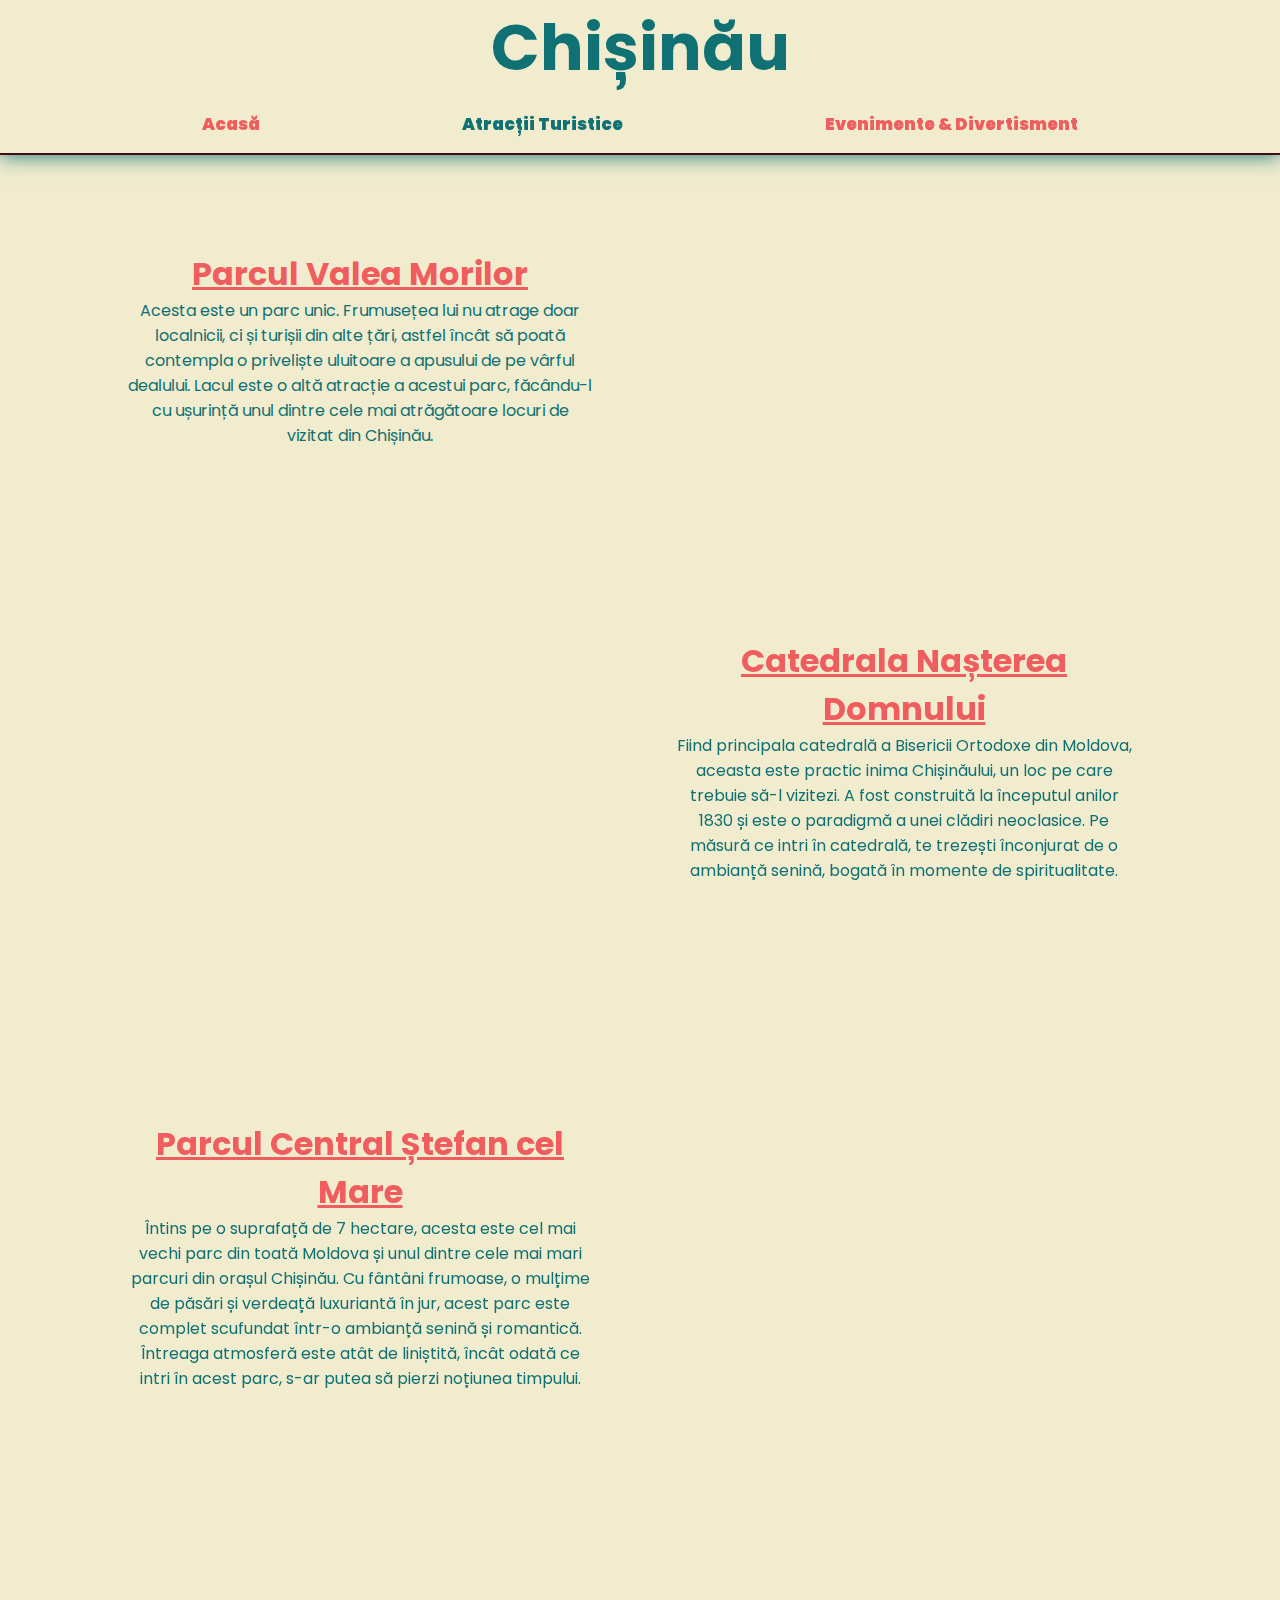
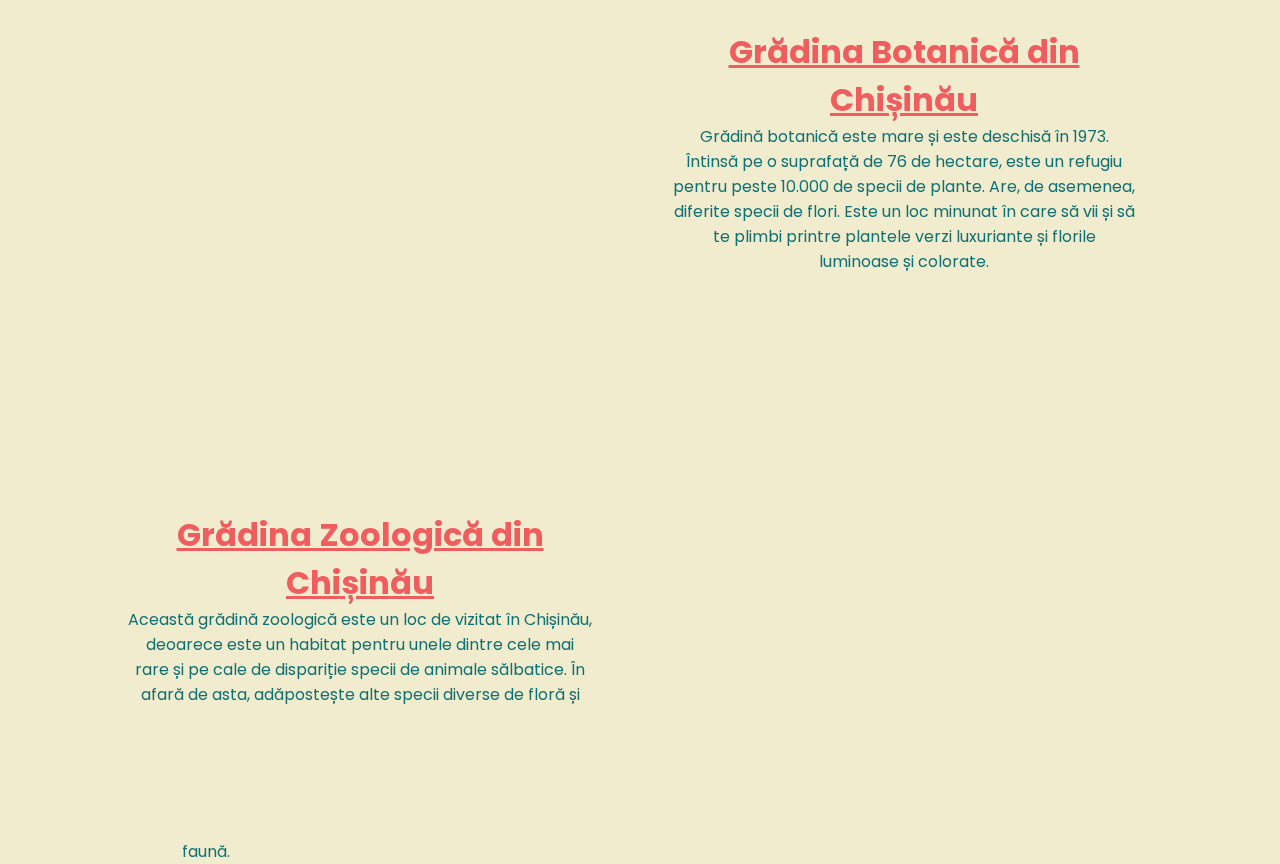
==== atractions.html @ 8da24584 "finished, done, bye" ====
<!DOCTYPE html>
<html lang="en">
  <head>
    <meta charset="UTF-8" />
    <meta name="viewport" content="width=device-width, initial-scale=1.0" />
    <link rel="stylesheet" href="style.css" />
    <title>Chișinău - localitatea noastră de baștină</title>
    <link rel="shortcut icon" href="assets/favicon.png" type="image/x-icon" />
  </head>
  <body>
    <!-- Navigarea pe Site -->
    <div class="nav-bar-container">
      <h1>Chișinău</h1>
      <nav class="nav-bar">
        <ul>
          <li class="nav-link">
            <a href="index.html" style="color: var(--accent)">Acasă</a>
          </li>
          <li class="nav-link">
            <a href="atractions.html">Atracții Turistice</a>
          </li>
          <li class="nav-link">
            <a href="https://afisha.md/" style="color: var(--accent)"
              >Evenimente & Divertisment</a
            >
          </li>
        </ul>
      </nav>
    </div>
    <!-- Continut pagina -->
    <section class="atractions" id="atractions">
      <ul class="locuri_de_vizitat">
        <li>
          <h1>Parcul Valea Morilor</h1>
          <p>
            Acesta este un parc unic. Frumusețea lui nu atrage doar localnicii,
            ci și turișii din alte țări, astfel încât să poată contempla o
            priveliște uluitoare a apusului de pe vârful dealului. Lacul este o
            altă atracție a acestui parc, făcându-l cu ușurință unul dintre cele
            mai atrăgătoare locuri de vizitat din Chișinău.
          </p>
        </li>
        <li>
          <iframe
            width="400"
            height="300"
            src="https://www.youtube.com/embed/2CxvfQhV2IU"
            title="Chișinău | Parcul Valea Morilor"
            frameborder="0"
            allow="accelerometer; autoplay; clipboard-write; encrypted-media; gyroscope; picture-in-picture; web-share"
            referrerpolicy="strict-origin-when-cross-origin"
            allowfullscreen
          ></iframe>
        </li>
        <li>
          <iframe
            width="400"
            height="300"
            src="https://www.youtube.com/embed/CWQGrUNc_FA"
            title="Corul Municipal al Catedralei Mitropolitane Nașterea Domnului Chișinău"
            frameborder="0"
            allow="accelerometer; autoplay; clipboard-write; encrypted-media; gyroscope; picture-in-picture; web-share"
            referrerpolicy="strict-origin-when-cross-origin"
            allowfullscreen
          ></iframe>
        </li>
        <li>
          <h1>Catedrala Nașterea Domnului</h1>
          <p>
            Fiind principala catedrală a Bisericii Ortodoxe din Moldova, aceasta
            este practic inima Chișinăului, un loc pe care trebuie să-l
            vizitezi. A fost construită la începutul anilor 1830 și este o
            paradigmă a unei clădiri neoclasice. Pe măsură ce intri în
            catedrală, te trezești înconjurat de o ambianță senină, bogată în
            momente de spiritualitate.
          </p>
          <img src="" alt="" />
          <video src=""></video>
        </li>
        <li>
          <h1>Parcul Central Ștefan cel Mare</h1>
          <p>
            Întins pe o suprafață de 7 hectare, acesta este cel mai vechi parc
            din toată Moldova și unul dintre cele mai mari parcuri din orașul
            Chișinău. Cu fântâni frumoase, o mulțime de păsări și verdeață
            luxuriantă în jur, acest parc este complet scufundat într-o ambianță
            senină și romantică. Întreaga atmosferă este atât de liniștită,
            încât odată ce intri în acest parc, s-ar putea să pierzi noțiunea
            timpului.
          </p>
          <img src="" alt="" />
          <video src=""></video>
        </li>
        <li>
          <iframe
            width="400"
            height="300"
            src="https://www.youtube.com/embed/V3rt5LoZYB8"
            title="Stefan cel Mare Central Park, Chisinau, Moldova."
            frameborder="0"
            allow="accelerometer; autoplay; clipboard-write; encrypted-media; gyroscope; picture-in-picture; web-share"
            referrerpolicy="strict-origin-when-cross-origin"
            allowfullscreen
          ></iframe>
        </li>
        <li>
          <iframe
            width="400"
            height="300"
            src="https://www.youtube.com/embed/5uWD95wKLbw"
            title="Grădina Botanică | Chișinău"
            frameborder="0"
            allow="accelerometer; autoplay; clipboard-write; encrypted-media; gyroscope; picture-in-picture; web-share"
            referrerpolicy="strict-origin-when-cross-origin"
            allowfullscreen
          ></iframe>
        </li>
        <li>
          <h1>Grădina Botanică din Chișinău</h1>
          <p>
            Grădină botanică este mare și este deschisă în 1973. Întinsă pe o
            suprafață de 76 de hectare, este un refugiu pentru peste 10.000 de
            specii de plante. Are, de asemenea, diferite specii de flori. Este
            un loc minunat în care să vii și să te plimbi printre plantele verzi
            luxuriante și florile luminoase și colorate.
          </p>
          <img src="" alt="" />
          <video src=""></video>
        </li>
        <li>
          <h1>Grădina Zoologică din Chișinău</h1>
          <p>
            Această grădină zoologică este un loc de vizitat în Chișinău,
            deoarece este un habitat pentru unele dintre cele mai rare și pe
            cale de dispariție specii de animale sălbatice. În afară de asta,
            adăpostește alte specii diverse de floră și faună.
            <img src="" alt="" />
            <video src=""></video>
          </p>
        </li>
        <li>
          <iframe
            width="400"
            height="300"
            src="https://www.youtube.com/embed/QXeff45TJzo"
            title="Gradina Zoologica din Chisinau, pe timp de pandemie"
            frameborder="0"
            allow="accelerometer; autoplay; clipboard-write; encrypted-media; gyroscope; picture-in-picture; web-share"
            referrerpolicy="strict-origin-when-cross-origin"
            allowfullscreen
          ></iframe>
        </li>
      </ul>
    </section>
  </body>
</html>
---- style.css ----
@import url("https://fonts.googleapis.com/css2?family=Poppins:ital,wght@0,100;0,200;0,300;0,400;0,500;0,600;0,700;0,800;0,900;1,100;1,200;1,300;1,400;1,500;1,600;1,700;1,800;1,900&display=swap");
:root {
  --text: #0f7173;
  --background: #f1ecce;
  --primary: #420c14;
  --secondary: #51ceca;
  --accent: #f05d5e;
  --ff: "Poppins", sans-serif;
}
a {
  text-decoration: none;
  color: var(--text);
}
hr {
  transform: translate(-1rem);
  height: 10px;
  border: none;
  background-color: var(--primary);
  width: calc(100% + 2rem);
}
* {
  scroll-behavior: smooth;
  margin: 0;
  padding: none;
  font-family: var(--ff);
  box-sizing: border-box;
}
body {
  background: var(--background);
  padding: 0 1rem;
}

.nav-bar-container {
  box-shadow: 0px 0px 20px var(--text);
  transform: translateX(-1rem);
  z-index: 999;
  position: fixed;
  top: 0;
  display: flex;
  width: 100%;
  flex-direction: column;
  border-bottom: 2px double var(--primary);
  background: var(--background);
  > h1 {
    align-self: center;
    font-size: 4rem;
    color: var(--text);
  }
}
.nav-bar {
  width: calc(100% + 2rem);
  display: flex;
  font-weight: 900;
  font-size: 1.05rem;
  color: var(--text);
  > ul {
    transform: translate(-1rem);
    width: 100%;
    display: flex;
    justify-content: space-evenly;
    list-style: none;
    padding: 1rem;
  }
}
.acasa {
  height: 100vh;
  display: flex;
  flex-direction: column;
}
.chisinau-img {
  margin-top: 150px;
  background-image: url(https://s.inyourpocket.com/gallery/chisinau/2020/02/shutterstock-1226633425.jpg);
  min-height: 600px;
  background-attachment: fixed;
  background-size: 150%;
  background-position: center;
  background-repeat: no-repeat;
  background-size: cover;
}
.pisicaPeText {
  transform: translate(20%, -80%);
  color: white;
  width: 50%;
  font-size: 1.5rem;
  font-weight: bold;
  display: flex;
  flex-direction: column;
  > img {
    z-index: 99;
    width: 50%;
    transform: translate(10%, 20%);
  }
  .descriere {
    padding: 3rem;
    border-radius: 10px;
    background: var(--accent);
  }
}
.despre_chisinau {
  text-align: justify;
  width: calc(100% + 2rem);
  transform: translate(-1rem);
  padding: calc(100% / 10) calc(100% / 5);
  display: flex;
  flex-direction: column;
  justify-content: center;
  gap: 4rem;
  > div {
    display: flex;
    justify-content: center;
    flex-direction: column;
    > h1 {
      align-self: center;
      font-size: 2.5rem;
      color: var(--text);
    }
  }
}
.galerie-container {
  background: var(--primary);
  width: calc(100% + 2rem);
  transform: translate(-1rem);
}
.galerie {
  gap: 1rem;
  padding: calc(100% / 10);
  list-style: none;
  display: grid;
  grid-template-columns: 1fr 1fr 1fr;
  grid-template-rows: 1fr 1fr 1fr;
}
.galerie-imagine {
  position: relative;
  > img {
    min-height: 100%;
    object-fit: cover;
    max-width: 100%;
    border-radius: 10px;
  }
}
.galerie-imagine:hover {
  transform: scale(1.2);
  transition: all 0.3s ease;
  z-index: 10;
}
.galerie-imagine:hover::before {
  content: "";
  font-size: 150%;
  text-align: center;
  border-radius: 10px;
  position: absolute;
  width: 100%;
  height: 100%;
  color: var(--background);
  font-weight: bold;
  background: var(--accent);
  opacity: 0.8;
}
.galerie-imagine:nth-child(1):hover::before {
  content: "Guvernul Republicii Moldova";
}
.galerie-imagine:nth-child(2):hover::before {
  content: "Catedrala Nașterea Domnului";
}
.galerie-imagine:nth-child(3):hover::before {
  content: "Vinuri";
}
.galerie-imagine:nth-child(4):hover::before {
  content: "Parcul Valea Morilor";
}
.galerie-imagine:nth-child(5):hover::before {
  content: "Porțile Orașului";
}
.galerie-imagine:nth-child(6):hover::before {
  content: "Catedrala Nașterea Domnului";
}
.galerie-imagine:nth-child(7):hover::before {
  content: "Clădire frumoasă";
}
.galerie-imagine:nth-child(8):hover::before {
  content: "Primărie";
}
.galerie-imagine:nth-child(9):hover::before {
  content: "Ștefan cel Mare monument";
}
.atractions {
  width: calc(100%-2rem);
  transform: translate(-1rem);
  padding: 0 calc(100% / 10);
  top: 250px;
  position: absolute;
}
.atractions .locuri_de_vizitat {
  list-style: none;
  color: var(--text);
  display: grid;
  gap: 5rem;
  grid-template-columns: 1fr 1fr;
  padding: 0;
  margin: 0;
}
.atractions .locuri_de_vizitat > li {
  text-align: center;
}
.atractions .locuri_de_vizitat > li > h1 {
  color: var(--accent);
  text-decoration: underline;
}
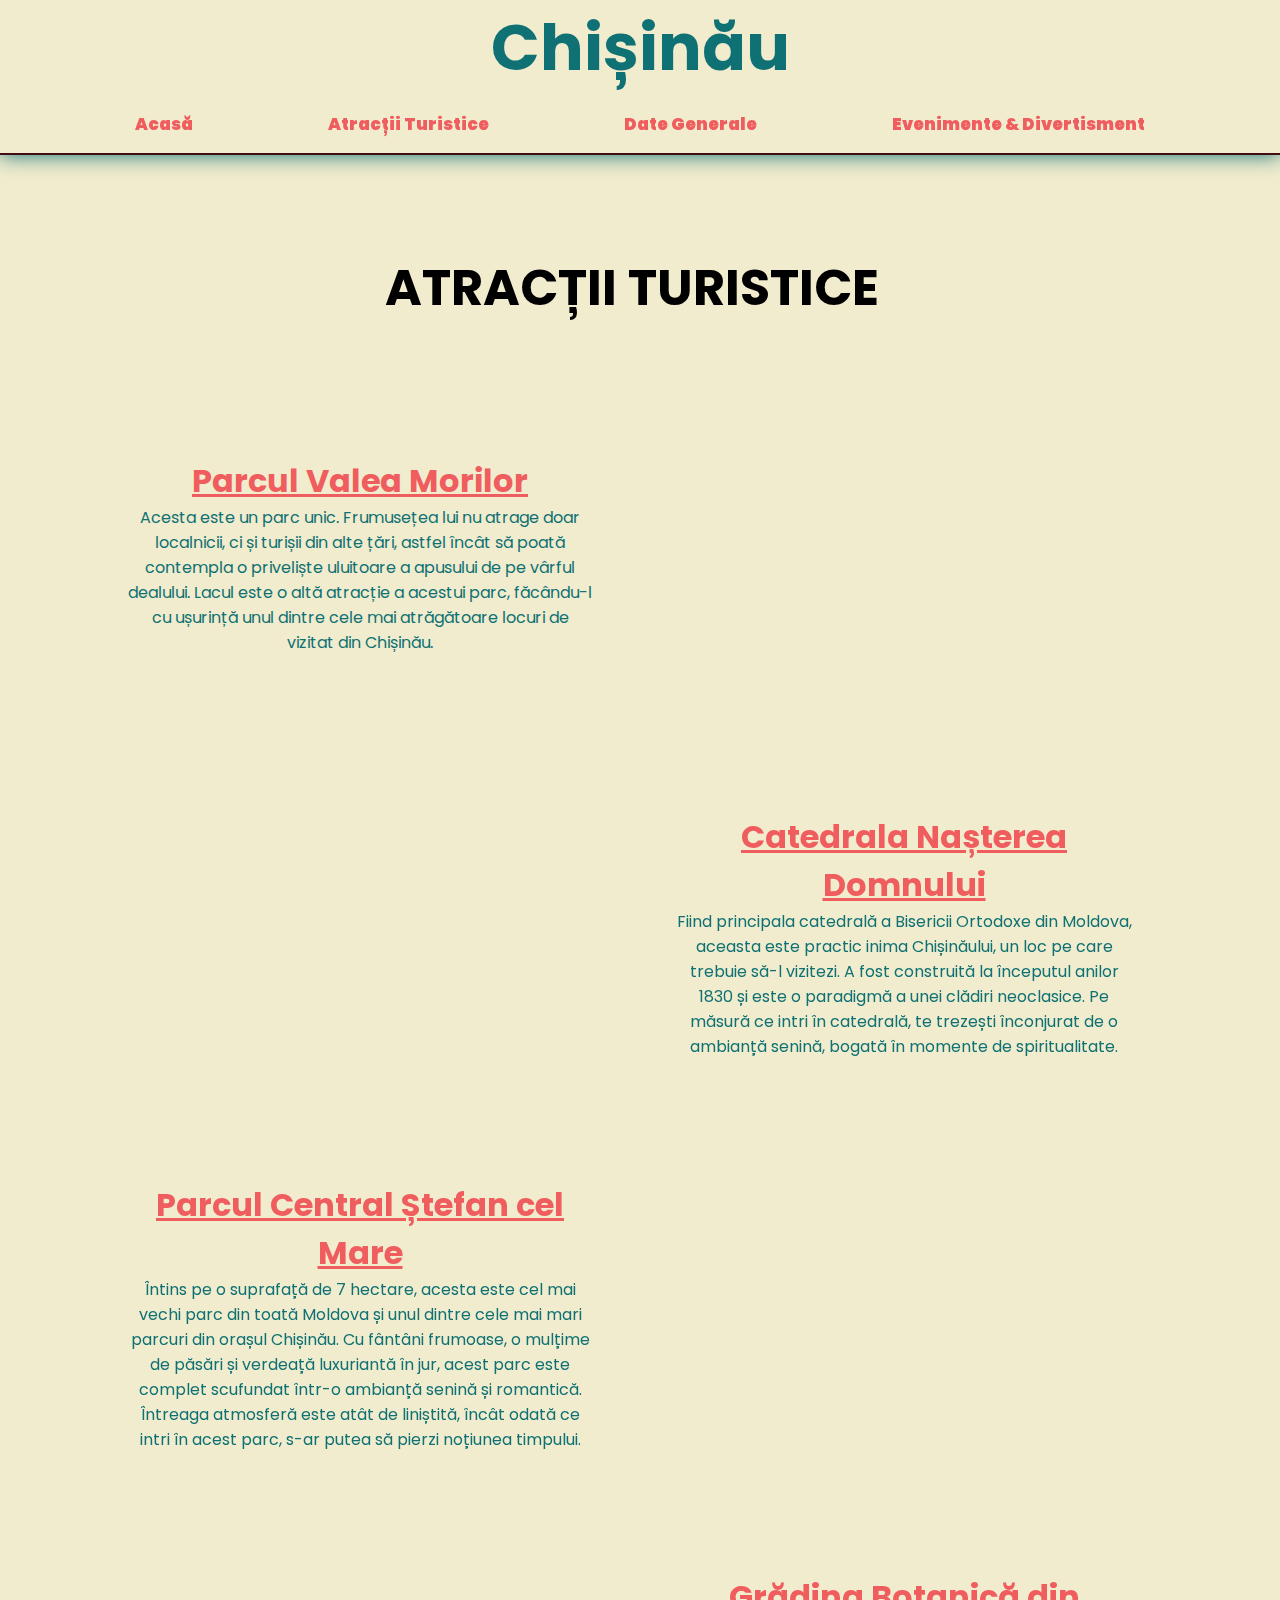
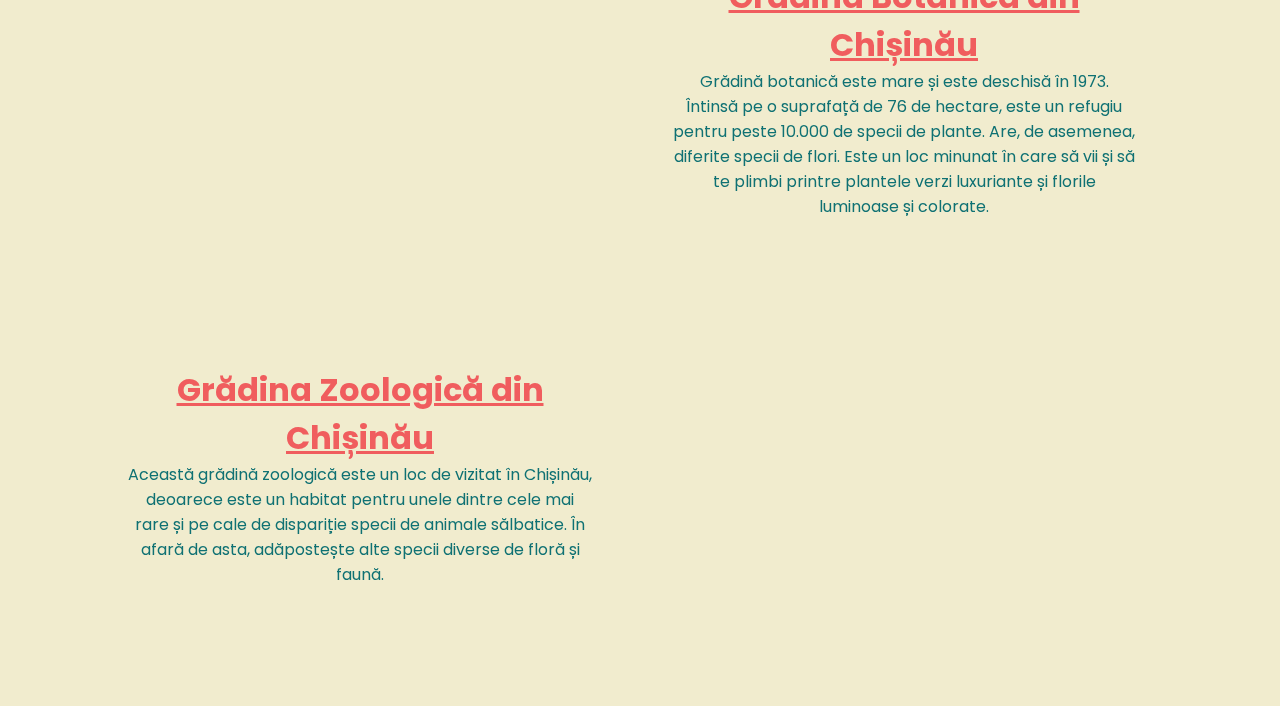
==== commit 6beaf021: "done with it, bye" ====
--- a/atractions.html
+++ b/atractions.html
@@ -6,6 +6,111 @@
     <link rel="stylesheet" href="style.css" />
     <title>Chișinău - localitatea noastră de baștină</title>
     <link rel="shortcut icon" href="assets/favicon.png" type="image/x-icon" />
+    <style>
+      @import url("https://fonts.googleapis.com/css2?family=Poppins:ital,wght@0,100;0,200;0,300;0,400;0,500;0,600;0,700;0,800;0,900;1,100;1,200;1,300;1,400;1,500;1,600;1,700;1,800;1,900&display=swap");
+      :root {
+        --text: #0f7173;
+        --background: #f1ecce;
+        --primary: #420c14;
+        --secondary: #51ceca;
+        --accent: #f05d5e;
+        --ff: "Poppins", sans-serif;
+      }
+      a {
+        text-decoration: none;
+        color: var(--accent);
+      }
+      hr {
+        transform: translate(-1rem);
+        height: 10px;
+        border: none;
+        background-color: var(--primary);
+        width: calc(100% + 2rem);
+      }
+      * {
+        scroll-behavior: smooth;
+        margin: 0;
+        padding: none;
+        font-family: var(--ff);
+        box-sizing: border-box;
+      }
+      body {
+        overflow-x: hidden;
+        background: var(--background);
+        padding: 0 1rem;
+      }
+
+      .nav-bar-container {
+        box-shadow: 0px 0px 20px var(--text);
+        transform: translateX(-1rem);
+        z-index: 999;
+        position: fixed;
+        top: 0;
+        display: flex;
+        width: 100%;
+        flex-direction: column;
+        border-bottom: 2px double var(--primary);
+        background: var(--background);
+        > h1 {
+          align-self: center;
+          font-size: 4rem;
+          color: var(--text);
+        }
+      }
+      .nav-bar {
+        width: calc(100% + 2rem);
+        display: flex;
+        font-weight: 900;
+        font-size: 1.05rem;
+        color: var(--text);
+        > ul {
+          transform: translate(-1rem);
+          width: 100%;
+          display: flex;
+          justify-content: space-evenly;
+          list-style: none;
+          padding: 1rem;
+        }
+      }
+      .atractions {
+        border: 1px;
+        width: calc(100%-2rem);
+        transform: translate(-1rem);
+        padding: 0 calc(100% / 10);
+        top: 250px;
+        position: absolute;
+      }
+      .atractions .locuri_de_vizitat {
+        margin: 5rem 0;
+        list-style: none;
+        width: 100%;
+        color: var(--text);
+        display: grid;
+        gap: 5rem;
+        grid-template-columns: 1fr 1fr;
+        align-items: center;
+        justify-content: center;
+        padding: 0;
+      }
+      .atractions .locuri_de_vizitat > li {
+        text-align: center;
+        display: flex;
+        flex-direction: column;
+        justify-content: center;
+        align-items: center;
+        width: 100%;
+        height: 100%;
+      }
+      .atractions .locuri_de_vizitat > li > h1 {
+        color: var(--accent);
+        text-decoration: underline;
+      }
+      .atractions .locuri_de_vizitat > li > p {
+      }
+      .video {
+        width: 100%;
+      }
+    </style>
   </head>
   <body>
     <!-- Navigarea pe Site -->
@@ -14,21 +119,23 @@
       <nav class="nav-bar">
         <ul>
           <li class="nav-link">
-            <a href="index.html" style="color: var(--accent)">Acasă</a>
+            <a href="index.html">Acasă</a>
           </li>
           <li class="nav-link">
             <a href="atractions.html">Atracții Turistice</a>
           </li>
           <li class="nav-link">
-            <a href="https://afisha.md/" style="color: var(--accent)"
-              >Evenimente & Divertisment</a
-            >
+            <a href="data.html">Date Generale</a>
+          </li>
+          <li class="nav-link">
+            <a href="https://afisha.md/">Evenimente & Divertisment</a>
           </li>
         </ul>
       </nav>
     </div>
     <!-- Continut pagina -->
     <section class="atractions" id="atractions">
+      <h1 style="text-align: center; font-size: 50px">ATRACȚII TURISTICE</h1>
       <ul class="locuri_de_vizitat">
         <li>
           <h1>Parcul Valea Morilor</h1>
@@ -42,6 +149,7 @@
         </li>
         <li>
           <iframe
+            class="video"
             width="400"
             height="300"
             src="https://www.youtube.com/embed/2CxvfQhV2IU"
@@ -54,6 +162,7 @@
         </li>
         <li>
           <iframe
+            class="video"
             width="400"
             height="300"
             src="https://www.youtube.com/embed/CWQGrUNc_FA"
@@ -74,8 +183,6 @@
             catedrală, te trezești înconjurat de o ambianță senină, bogată în
             momente de spiritualitate.
           </p>
-          <img src="" alt="" />
-          <video src=""></video>
         </li>
         <li>
           <h1>Parcul Central Ștefan cel Mare</h1>
@@ -88,11 +195,10 @@
             încât odată ce intri în acest parc, s-ar putea să pierzi noțiunea
             timpului.
           </p>
-          <img src="" alt="" />
-          <video src=""></video>
-        </li>
-        <li>
-          <iframe
+        </li>
+        <li>
+          <iframe
+            class="video"
             width="400"
             height="300"
             src="https://www.youtube.com/embed/V3rt5LoZYB8"
@@ -105,6 +211,7 @@
         </li>
         <li>
           <iframe
+            class="video"
             width="400"
             height="300"
             src="https://www.youtube.com/embed/5uWD95wKLbw"
@@ -124,8 +231,6 @@
             un loc minunat în care să vii și să te plimbi printre plantele verzi
             luxuriante și florile luminoase și colorate.
           </p>
-          <img src="" alt="" />
-          <video src=""></video>
         </li>
         <li>
           <h1>Grădina Zoologică din Chișinău</h1>
@@ -134,12 +239,11 @@
             deoarece este un habitat pentru unele dintre cele mai rare și pe
             cale de dispariție specii de animale sălbatice. În afară de asta,
             adăpostește alte specii diverse de floră și faună.
-            <img src="" alt="" />
-            <video src=""></video>
-          </p>
-        </li>
-        <li>
-          <iframe
+          </p>
+        </li>
+        <li>
+          <iframe
+            class="video"
             width="400"
             height="300"
             src="https://www.youtube.com/embed/QXeff45TJzo"
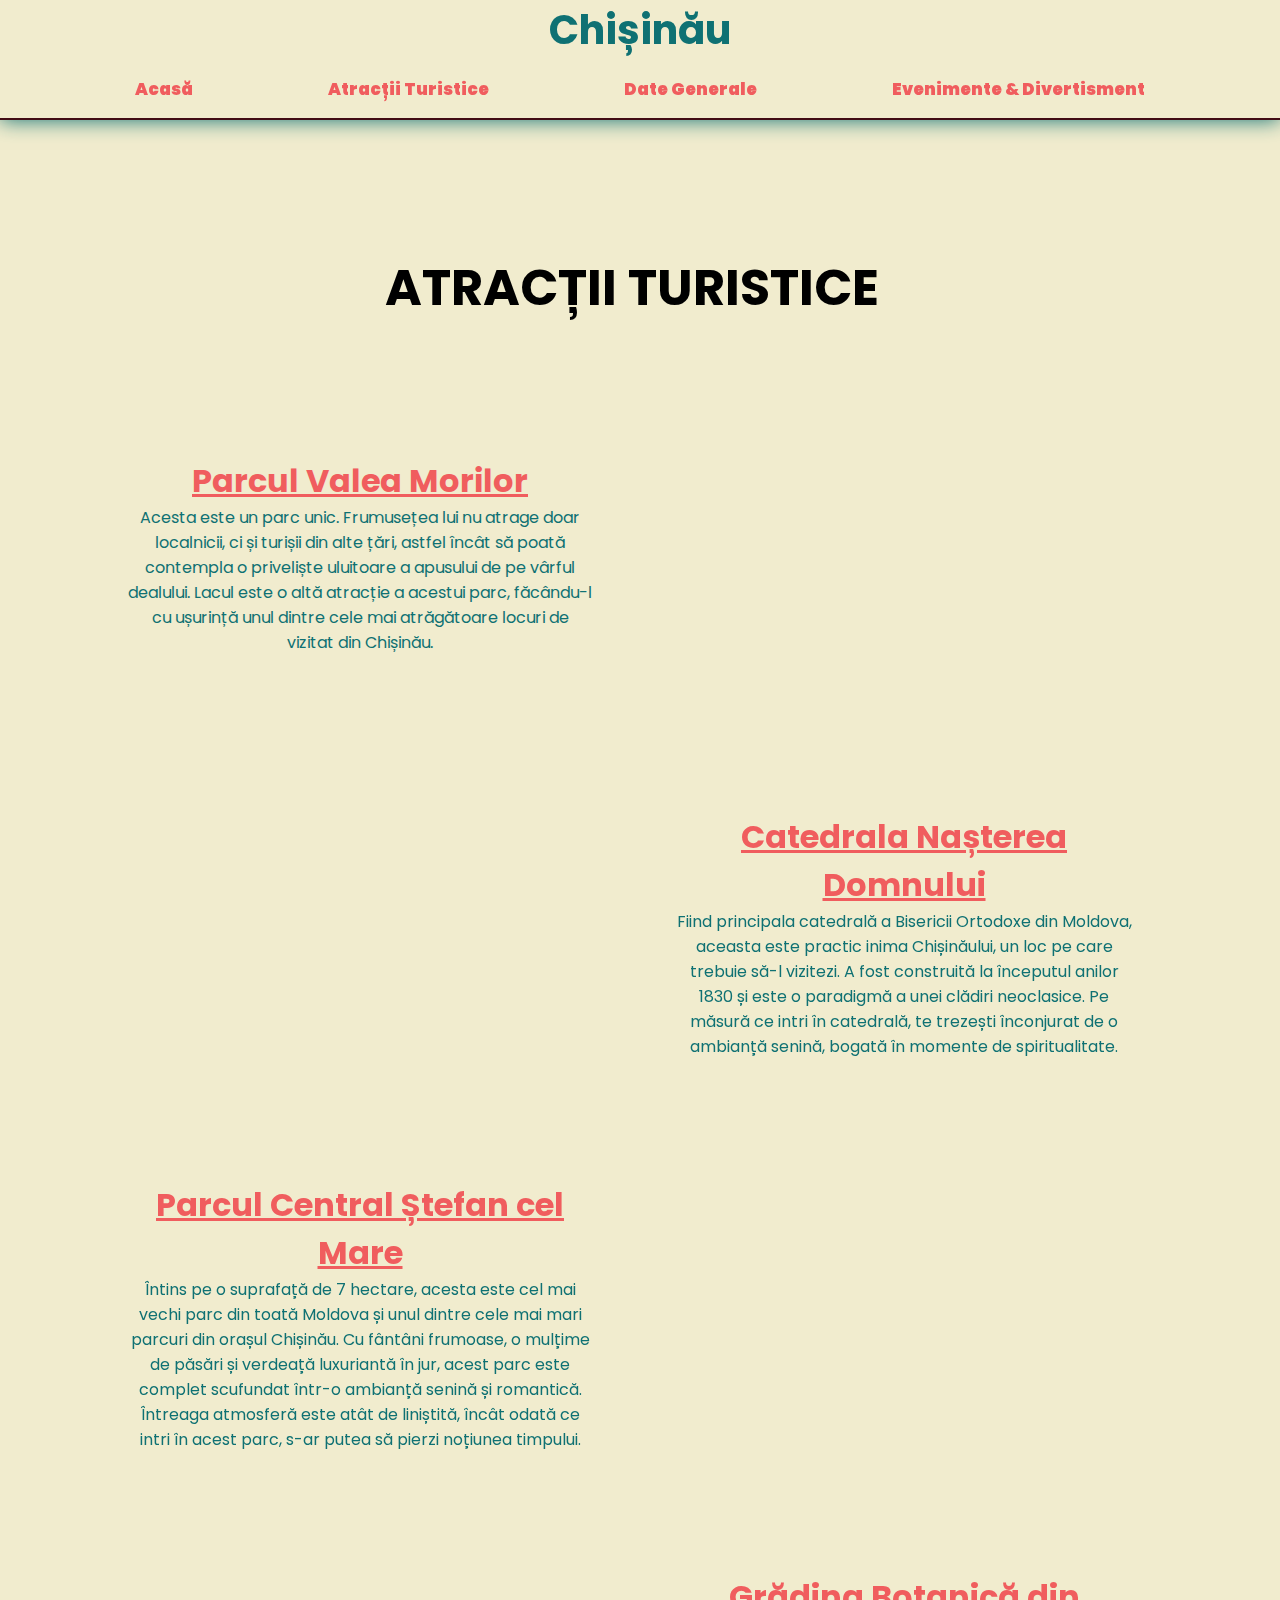
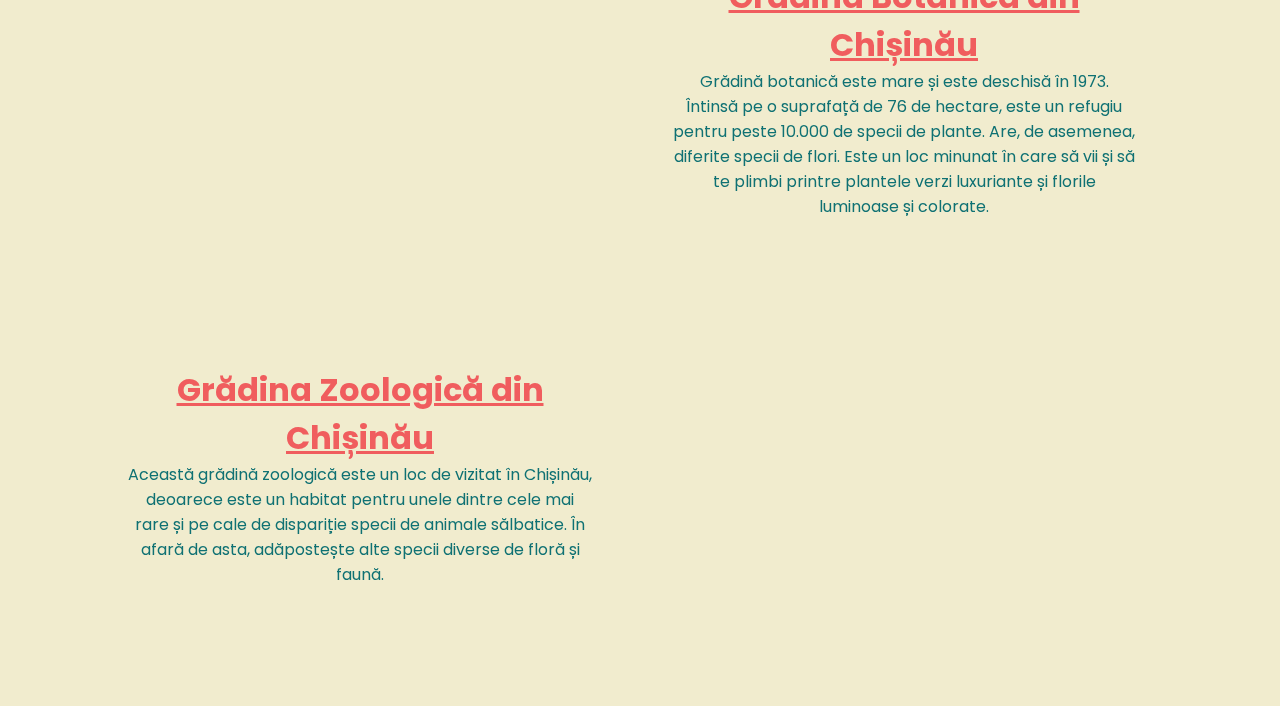
==== commit 0cb94e47: "done" ====
--- a/atractions.html
+++ b/atractions.html
@@ -53,7 +53,7 @@
         background: var(--background);
         > h1 {
           align-self: center;
-          font-size: 4rem;
+          font-size: 2.5rem;
           color: var(--text);
         }
       }
@@ -105,8 +105,6 @@
         color: var(--accent);
         text-decoration: underline;
       }
-      .atractions .locuri_de_vizitat > li > p {
-      }
       .video {
         width: 100%;
       }
